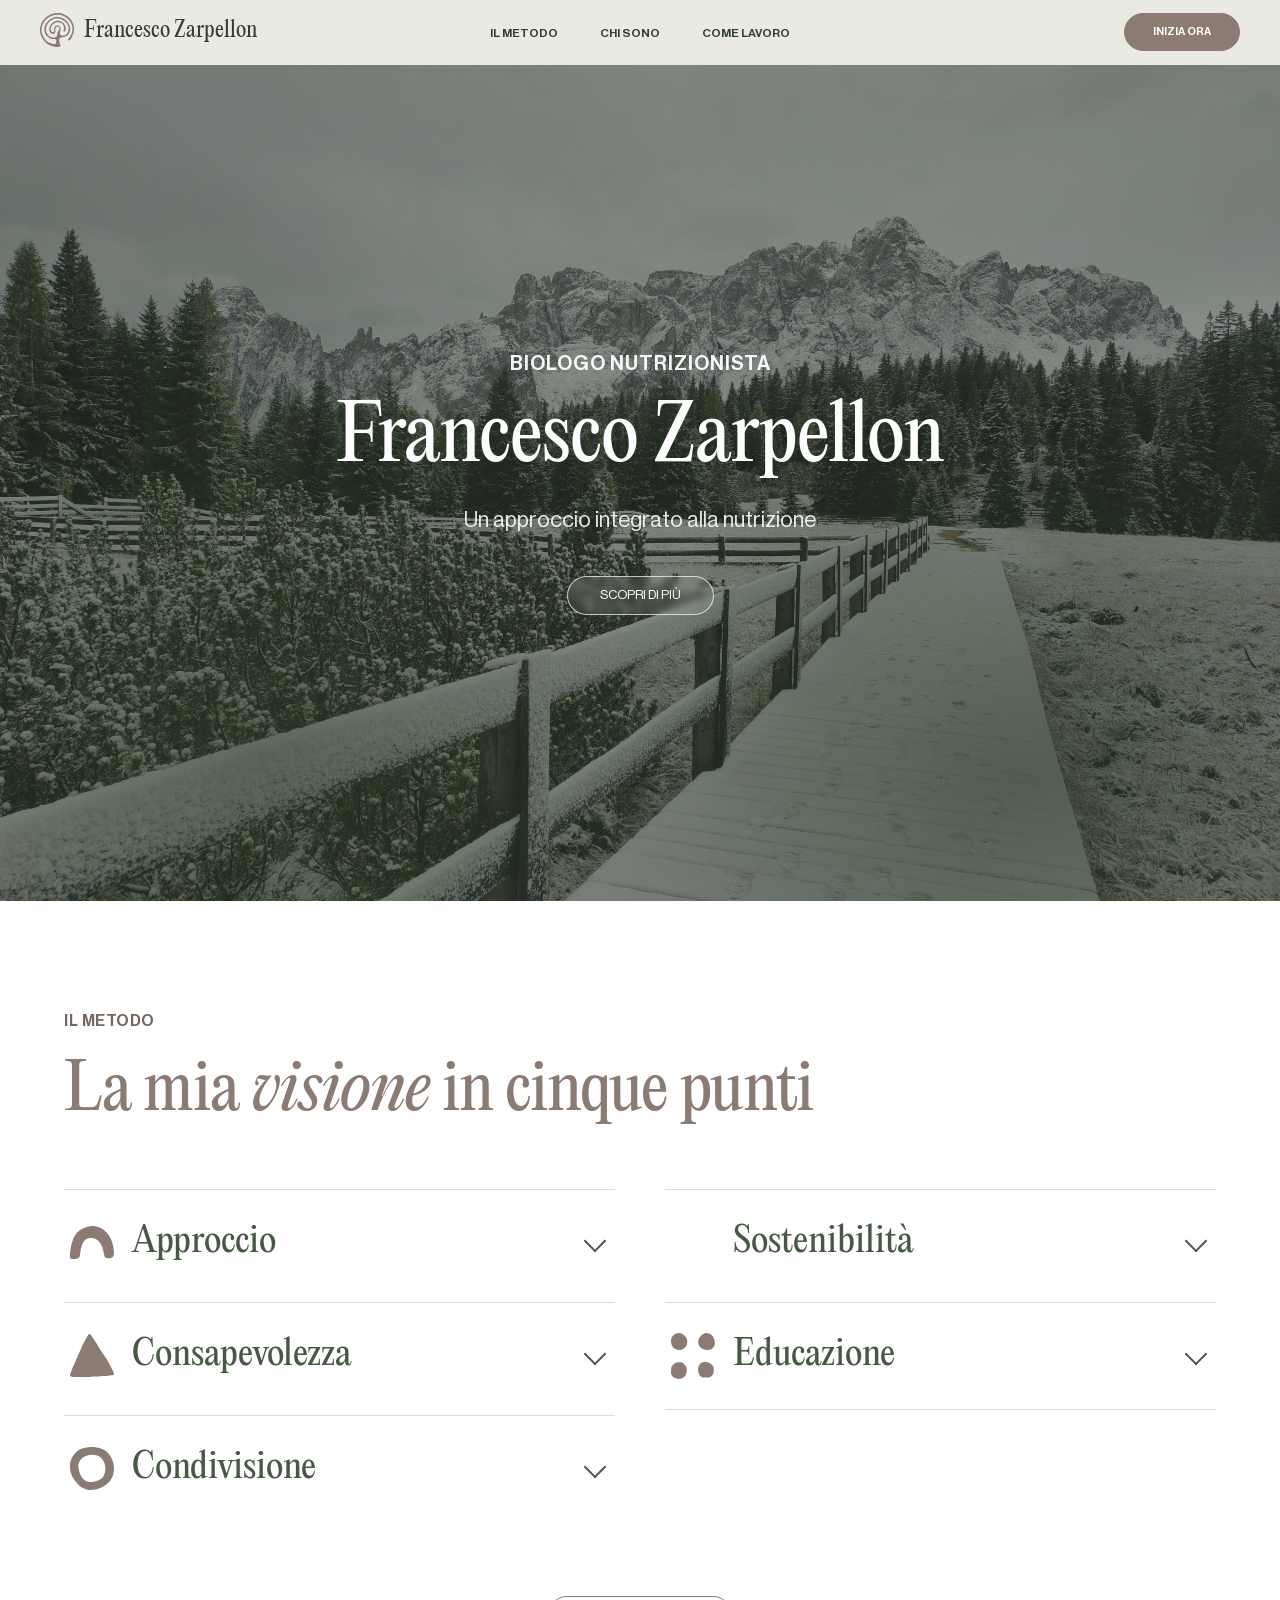
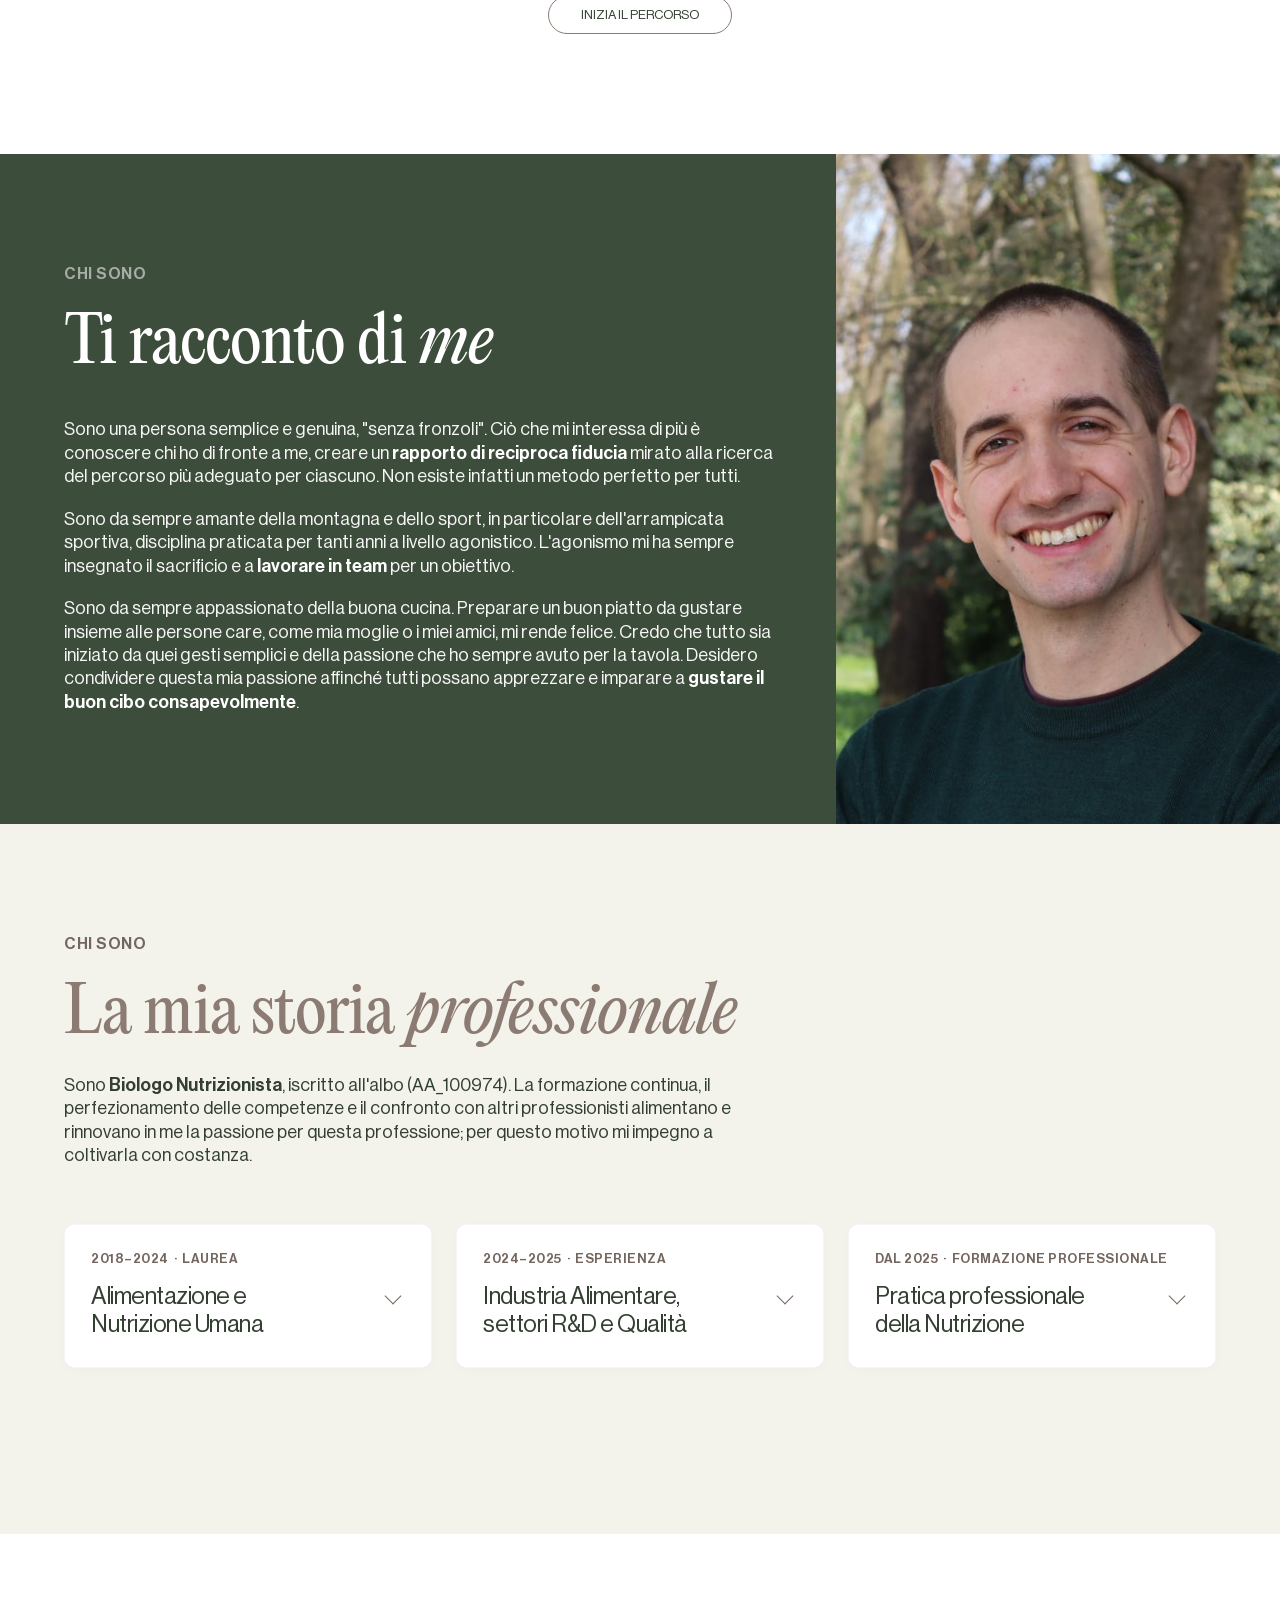
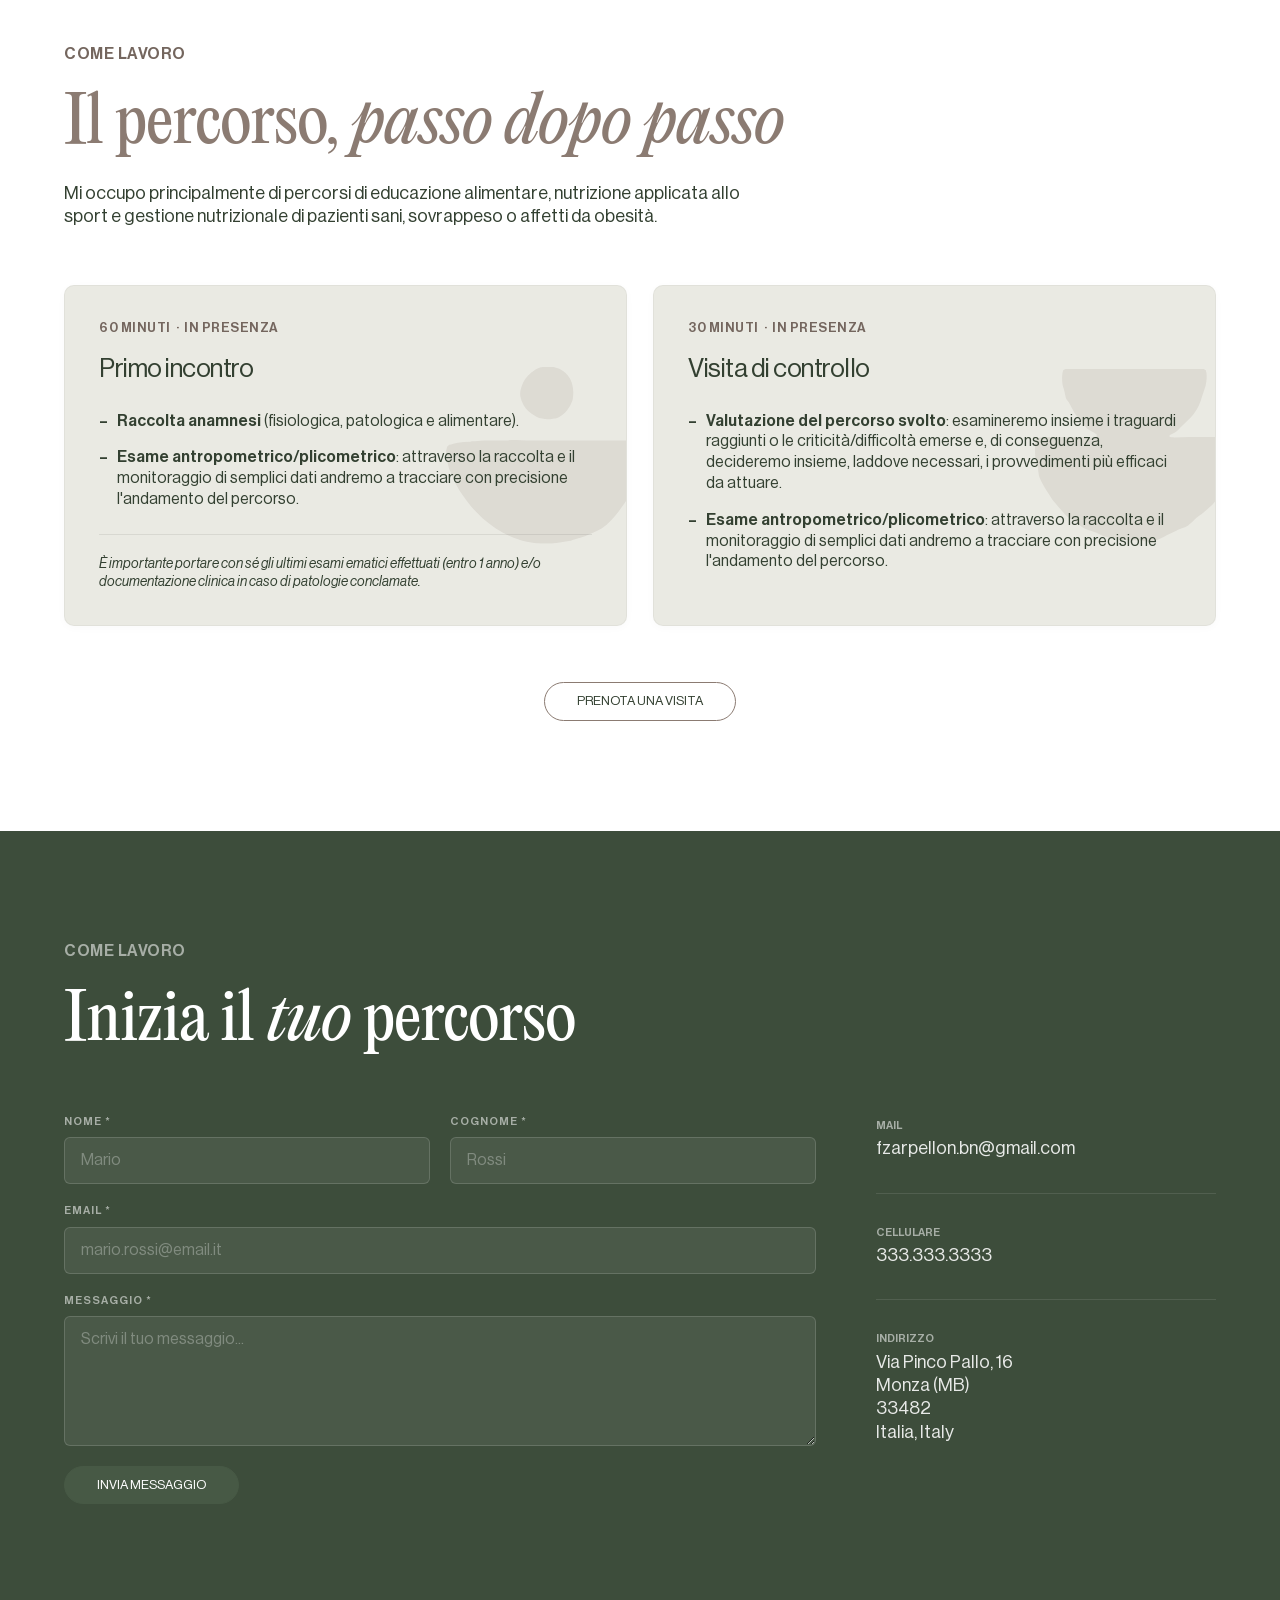
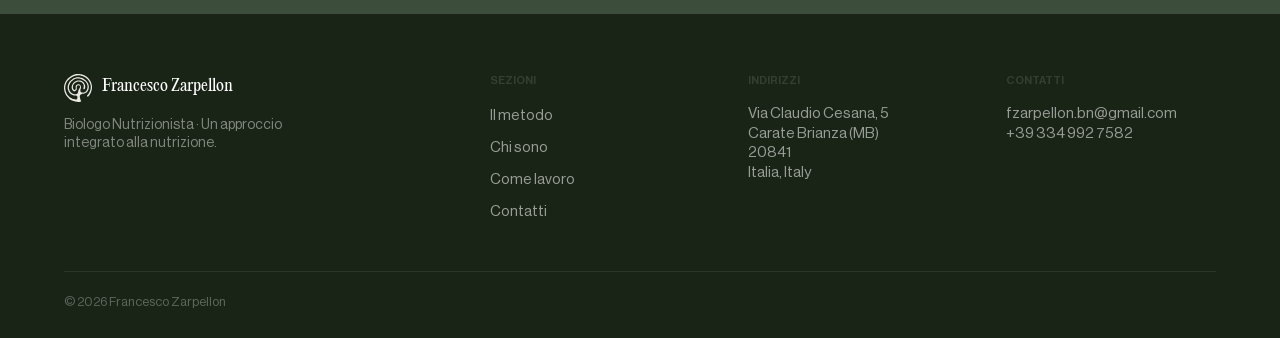
==== landing-page/index.html @ ad83e0d6 "Add files via upload" ====
<!DOCTYPE html>
<html lang="it">
<head>
  <meta charset="UTF-8" />
  <meta name="viewport" content="width=device-width, initial-scale=1.0" />
  <title>Francesco Zarpellon – Biologo Nutrizionista</title>
  <link rel="stylesheet" href="style.css" />
</head>
<body>

  <!-- NAVBAR -->
  <nav id="navbar">
    <div class="nav-inner">
      <a href="#hero" class="nav-logo" aria-label="Homepage">
      <img src="icons/logo_taupe.svg" alt="Logo Francesco Zarpellon" class="logo-img">

      <span>Francesco Zarpellon</span>
    </a>

      <ul class="nav-links" role="list">
        <li><a href="#il-metodo">Il Metodo</a></li>
        <li><a href="#chi-sono-me">Chi Sono</a></li>
        <li><a href="#come-lavoro-percorso">Come Lavoro</a></li>
      </ul>

      <a href="#contatti" class="nav-cta">Inizia Ora</a>

      <button class="hamburger" id="hamburger" aria-label="Menu" aria-expanded="false">
        <span></span><span></span><span></span>
      </button>
    </div>
  </nav>

  <!-- MOBILE MENU -->
  <div class="nav-mobile" id="nav-mobile" role="navigation" aria-label="Menu mobile">
    <a href="#il-metodo">Il Metodo</a>
    <a href="#chi-sono-me">Chi Sono</a>
    <a href="#come-lavoro-percorso">Come Lavoro</a>
    <a href="#contatti" class="btn btn-filled">Inizia Ora</a>
  </div>

  <!-- HERO -->
  <section id="hero">
    <div class="hero-content">
      <span class="hero-label">Biologo Nutrizionista</span>
      <h1 class="hero-title">Francesco Zarpellon</h1>
      <p class="hero-subtitle">
        Un approccio integrato alla nutrizione
      </p>
      <a href="#il-metodo" class="btn btn-outline-light">Scopri di più</a>
    </div>
  </section>

  <!-- IL METODO -->
  <section id="il-metodo">
    <div class="container">
      <div class="metodo-header fade-in">
        <span class="section-label">Il Metodo</span>
        <h2>La mia <em>visione</em> in cinque punti</h2>
      </div>

      <div class="metodo-list">

        <div class="metodo-item fade-in">
          <button type="button" class="metodo-toggle" aria-expanded="false">
            <span class="metodo-icon-wrap">
              <img src="icons/APPROCCIO.svg" alt="" class="metodo-icon" />
            </span>
            <span class="metodo-term">Approccio</span>
            <span class="chevron" aria-hidden="true"></span>
          </button>
          <div class="metodo-content">
            <p class="metodo-desc">
              Il mio approccio tende anzitutto alla conoscenza della persona nella sua interezza mediante un ascolto empatico. <strong>Ognuno di noi infatti è unico</strong>: le nostre abitudini alimentari sono frutto dell'interazione tra la nostra genetica e il contesto familiare, sociale e lavorativo in cui siamo inseriti. <strong>Un approccio olistico</strong>, dunque che considera la persona nella sua interezza, risulta, a mio parere, il più fruttuoso.
            </p>
          </div>
        </div>

        <div class="metodo-item fade-in">
          <button type="button" class="metodo-toggle" aria-expanded="false">
            <span class="metodo-icon-wrap">
              <img src="icons/CONSAPEVOLEZZA.svg" alt="" class="metodo-icon" />
            </span>
            <span class="metodo-term">Consapevolezza</span>
            <span class="chevron" aria-hidden="true"></span>
          </button>
          <div class="metodo-content">
            <p class="metodo-desc">
              È fondamentale acquisire piena consapevolezza della propria condizione, che non sempre appare immediatamente chiara o facilmente comprensibile. Riconoscere la tua <strong>reale necessità</strong> rappresenterà il primo passo indispensabile su cui costruire, assieme, un percorso personalizzato orientato al tuo benessere.
            </p>
          </div>
        </div>

        <div class="metodo-item fade-in">
          <button type="button" class="metodo-toggle" aria-expanded="false">
            <span class="metodo-icon-wrap">
              <img src="icons/CONDIVISIONE.svg" alt="" class="metodo-icon" />
            </span>
            <span class="metodo-term">Condivisione</span>
            <span class="chevron" aria-hidden="true"></span>
          </button>
          <div class="metodo-content">
            <p class="metodo-desc">
              Importante è condividere insieme i passi da intraprendere nel percorso al fine di raggiungere l'obiettivo, che non si misura ma si chiede pena o peso, ma sul raggiungimento di uno <strong>stato di equilibrio e di benessere generale</strong>. Si condivide insieme ogni singolo passo: soddisfazioni, critiche, insicurezze. Tale condivisione è fondamentale affinché il percorso possa essere un reale strumento di cambiamento.
            </p>
          </div>
        </div>

        <div class="metodo-item fade-in">
          <button type="button" class="metodo-toggle" aria-expanded="false">
            <span class="metodo-icon-wrap">
              <img src="icons/SOSTENIBILITÀ.svg" alt="" class="metodo-icon" />
            </span>
            <span class="metodo-term">Sostenibilità</span>
            <span class="chevron" aria-hidden="true"></span>
          </button>
          <div class="metodo-content">
            <p class="metodo-desc">
              Ogni persona ha la sua storia, la sua genetica, le sue attitudini e il suo contesto sociale. Per questa ragione ogni percorso di cambiamento, che inevitabilmente necessita di una certa dose di impegno, per poter essere <strong>durevole nel tempo</strong>, dev'essere "ad personam".
            </p>
          </div>
        </div>

        <div class="metodo-item fade-in">
          <button type="button" class="metodo-toggle" aria-expanded="false">
            <span class="metodo-icon-wrap">
              <img src="icons/EDUCAZIONE.svg" alt="" class="metodo-icon" />
            </span>
            <span class="metodo-term">Educazione</span>
            <span class="chevron" aria-hidden="true"></span>
          </button>
          <div class="metodo-content">
            <p class="metodo-desc">
              A mio avviso, l'aspetto più importante. L'obiettivo resta sempre quello di renderti <strong>autonomo e consapevole</strong> della tua alimentazione, di conferirti una conoscenza e una consapevolezza più ampia possibile degli alimenti. E permettermi di dire, anche di renderti contento di gustare del buon cibo a tavola coi tuoi cari, consapevole che non esistono cibi "buoni o cattivi", perché innanzi tutto <strong>mangiare è un piacere</strong>!
            </p>
          </div>
        </div>

      </div>

      <div class="metodo-cta fade-in">
        <a href="#contatti" class="btn btn-outline-dark">Inizia il percorso</a>
      </div>
    </div>
  </section>

  <!-- CHI SONO - TI RACCONTO DI ME -->
  <section id="chi-sono-me">
  <div class="container">
    <div class="chisono-grid">
      <div class="chisono-text fade-in">
        <span class="section-label section-label--light">Chi Sono</span>
        <h2 class="light">Ti racconto di <em>me</em></h2>
        <p>Sono una persona semplice e genuina, "senza fronzoli". Ciò che mi interessa di più è conoscere chi ho di fronte a me, creare un <strong>rapporto di reciproca fiducia</strong> mirato alla ricerca del percorso più adeguato per ciascuno. Non esiste infatti un metodo perfetto per tutti.</p>
        <p>Sono da sempre amante della montagna e dello sport, in particolare dell'arrampicata sportiva, disciplina praticata per tanti anni a livello agonistico. L'agonismo mi ha sempre insegnato il sacrificio e a <strong>lavorare in team</strong> per un obiettivo.</p>
        <p>Sono da sempre appassionato della buona cucina. Preparare un buon piatto da gustare insieme alle persone care, come mia moglie o i miei amici, mi rende felice. Credo che tutto sia iniziato da quei gesti semplici e della passione che ho sempre avuto per la tavola. Desidero condividere questa mia passione affinché tutti possano apprezzare e imparare a <strong>gustare il buon cibo consapevolmente</strong>.</p>
      </div>
      
      <div class="chisono-photo fade-in">
        <img src="images/profilo.jpeg" alt="Francesco Zarpellon">
      </div>
    </div>
  </div>
</section>


  <!-- CHI SONO - LA MIA STORIA PROFESSIONALE -->
  <section id="chi-sono-storia">
    <div class="container">
      <div class="storia-header fade-in">
        <span class="section-label">Chi Sono</span>
        <h2>La mia storia <em>professionale</em></h2>
      </div>
      <p class="storia-intro fade-in">
        Sono <strong>Biologo Nutrizionista</strong>, iscritto all'albo (AA_100974). La formazione continua, il perfezionamento delle competenze e il confronto con altri professionisti alimentano e rinnovano in me la passione per questa professione; per questo motivo mi impegno a coltivarla con costanza.
      </p>

      <div class="storia-cards">

        <div class="storia-card fade-in">
          <div class="card-period">2018–2024 &nbsp;·&nbsp; Laurea</div>
          <button type="button" class="card-toggle" aria-expanded="false">
            <span class="card-title">Alimentazione e<br>Nutrizione Umana</span>
            <span class="chevron" aria-hidden="true"></span>
          </button>
          <div class="card-content">
            <p class="card-body">Grazie al percorso universitario ho potuto approfondire la gestione e la cura di pazienti affetti da obesità severa, con un focus particolare sulla <strong>dieta chetogenica</strong> e sulla <strong>dieta mediterranea</strong>, maturando una solida base scientifica nel campo della nutrizione clinica.</p>
          </div>
        </div>

        <div class="storia-card fade-in">
          <div class="card-period">2024–2025 &nbsp;·&nbsp; Esperienza</div>
          <button type="button" class="card-toggle" aria-expanded="false">
            <span class="card-title">Industria Alimentare,<br>settori R&amp;D e Qualità</span>
            <span class="chevron" aria-hidden="true"></span>
          </button>
          <div class="card-content">
            <p class="card-body">Questa esperienza mi ha permesso di sviluppare <strong>competenze trasversali</strong> e <strong>soft skills</strong>, ma anche di realizzare quanto la <em>Nutrizione</em>, oggetto dei miei anni di studio, abbia suscitato in me un fascino che nessun'altra professione ha mai eguagliato.</p>
          </div>
        </div>

        <div class="storia-card fade-in">
          <div class="card-period">Dal 2025 &nbsp;·&nbsp; Formazione professionale</div>
          <button type="button" class="card-toggle" aria-expanded="false">
            <span class="card-title">Pratica professionale<br>della Nutrizione</span>
            <span class="chevron" aria-hidden="true"></span>
          </button>
          <div class="card-content">
            <p class="card-body">Per consolidare le mie conoscenze ho intrapreso uno stage formativo presso il <strong>centro medico <em>PerLa Cura</em></strong> (Brugherio) e, parallelamente, ho frequentato il <strong>33° corso della Scuola di Nutrizione Salernitana</strong>.</p>
          </div>
        </div>

      </div>

    </div>
  </section>


  <!-- COME LAVORO - IL PERCORSO -->
  <section id="come-lavoro-percorso">
    <div class="container">
      <div class="percorso-header fade-in">
        <span class="section-label">Come Lavoro</span>
        <h2>Il percorso, <em>passo dopo passo</em></h2>
      </div>
      <p class="percorso-intro fade-in">
        Mi occupo principalmente di percorsi di educazione alimentare, nutrizione applicata allo sport e gestione nutrizionale di pazienti sani, sovrappeso o affetti da obesità.
      </p>

      <div class="percorso-cards">

        <div class="percorso-card fade-in">
          <img src="icons/PRIMO INCONTRO.svg" alt="" class="percorso-shape" aria-hidden="true" />
          <div class="percorso-card-label">60 Minuti &nbsp;·&nbsp; In presenza</div>
          <h3>Primo incontro</h3>
          <ul>
            <li><strong>Raccolta anamnesi</strong> (fisiologica, patologica e alimentare).</li>
            <li><strong>Esame antropometrico/plicometrico</strong>: attraverso la raccolta e il monitoraggio di semplici dati andremo a tracciare con precisione l'andamento del percorso.</li>
          </ul>
          <p class="card-note">
            È importante portare con sé gli ultimi esami ematici effettuati (entro 1 anno) e/o documentazione clinica in caso di patologie conclamate.
          </p>
        </div>

        <div class="percorso-card fade-in">
          <img src="icons/VISITA DI CONTROLLO.svg" alt="" class="percorso-shape" aria-hidden="true" />
          <div class="percorso-card-label">30 Minuti &nbsp;·&nbsp; In presenza</div>
          <h3>Visita di controllo</h3>
          <ul>
            <li><strong>Valutazione del percorso svolto</strong>: esamineremo insieme i traguardi raggiunti o le criticità/difficoltà emerse e, di conseguenza, decideremo insieme, laddove necessari, i provvedimenti più efficaci da attuare.</li>
            <li><strong>Esame antropometrico/plicometrico</strong>: attraverso la raccolta e il monitoraggio di semplici dati andremo a tracciare con precisione l'andamento del percorso.</li>
          </ul>
        </div>

      </div>

      <div class="percorso-cta fade-in">
        <a href="#contatti" class="btn btn-outline-dark">Prenota una visita</a>
      </div>
    </div>
  </section>


  <!-- COME LAVORO - INIZIA IL TUO PERCORSO -->
  <section id="contatti">
    <div class="container">
      <div class="contatti-header fade-in">
        <span class="section-label section-label--light">Come Lavoro</span>
        <h2 class="light">Inizia il <em>tuo</em> percorso</h2>
      </div>

      <div class="contatti-grid">

        <!-- Form -->
        <div class="fade-in">
          <form id="contact-form" novalidate>
            <div class="form-row">
              <div class="form-group">
                <label for="nome">Nome *</label>
                <input type="text" id="nome" name="nome" placeholder="Mario" required />
              </div>
              <div class="form-group">
                <label for="cognome">Cognome *</label>
                <input type="text" id="cognome" name="cognome" placeholder="Rossi" required />
              </div>
            </div>
            <div class="form-group">
              <label for="email">Email *</label>
              <input type="email" id="email" name="email" placeholder="mario.rossi@email.it" required />
            </div>
            <div class="form-group">
              <label for="messaggio">Messaggio *</label>
              <textarea id="messaggio" name="messaggio" placeholder="Scrivi il tuo messaggio..." required></textarea>
            </div>
            <button type="submit" class="btn btn-green-light">Invia messaggio</button>
            <div class="form-feedback" id="form-feedback" role="alert" aria-live="polite"></div>
          </form>
        </div>

        <!-- Contact info -->
        <div class="contatti-info fade-in">
          <div class="contact-item">
            <span class="contact-label">Mail</span>
            <a href="mailto:fzarpellon.bn@gmail.com" class="contact-value">fzarpellon.bn@gmail.com</a>
          </div>
          <div class="contact-item">
            <span class="contact-label">Cellulare</span>
            <a href="tel:+39333333333" class="contact-value">333.333.3333</a>
          </div>
          <div class="contact-item">
            <span class="contact-label">Indirizzo</span>
            <span class="contact-value">
              Via Pinco Pallo, 16<br>
              Monza (MB)<br>
              33482<br>
              Italia, Italy
            </span>
          </div>
        </div>

      </div>
    </div>
  </section>


  <!-- FOOTER -->
  <footer>
    <div class="container">
      <div class="footer-grid">

        <div class="footer-brand">
          <div class="footer-logo">
            <img src="icons/logo_cream.svg" alt="Logo Francesco Zarpellon" class="logo-img-footer">
            <span>Francesco Zarpellon</span>
          </div>
          <p class="footer-tagline">Biologo Nutrizionista · Un approccio integrato alla nutrizione.</p>
        </div>

        <div class="footer-col">
          <h4>Sezioni</h4>
          <ul>
            <li><a href="#il-metodo">Il metodo</a></li>
            <li><a href="#chi-sono-me">Chi sono</a></li>
            <li><a href="#come-lavoro-percorso">Come lavoro</a></li>
            <li><a href="#contatti">Contatti</a></li>
          </ul>
        </div>

        <div class="footer-col">
          <h4>Indirizzi</h4>
          <p>Via Claudio Cesana, 5<br>Carate Brianza (MB)<br>20841<br>Italia, Italy</p>
        </div>

        <div class="footer-col">
          <h4>Contatti</h4>
          <p>
            <a href="mailto:fzarpellon.bn@gmail.com">fzarpellon.bn@gmail.com</a><br>
            +39 334 992 7582
          </p>
        </div>

      </div>

      <div class="footer-bottom">
        <p>&copy; 2026 Francesco Zarpellon</p>
      </div>
    </div>
  </footer>

  <script src="script.js"></script>
</body>
</html>
---- landing-page/style.css ----
/* RESET E VARIABILI */
*, *::before, *::after { box-sizing: border-box; margin: 0; padding: 0; }

/* FONT */

/* PP Editorial New */
@font-face {
  font-family: 'PP Editorial New';
  src: url('fonts/PPEditorial New Regular.woff2') format('woff2');
  font-weight: 400;
  font-style: normal;
  font-display: swap;
}
@font-face {
  font-family: 'PP Editorial New';
  src: url('fonts/PPEditorial New Italic.woff2') format('woff2');
  font-weight: 400;
  font-style: italic;
  font-display: swap;
}

/* Haas Grot Disp */
@font-face {
  font-family: 'Haas Grot';
  src: url('fonts/Haas Grot Disp 45 Light.woff2') format('woff2');
  font-weight: 300;
  font-style: normal;
  font-display: swap;
}
@font-face {
  font-family: 'Haas Grot';
  src: url('fonts/Haas Grot Disp 46 Light Italic.woff2') format('woff2');
  font-weight: 300;
  font-style: italic;
  font-display: swap;
}
@font-face {
  font-family: 'Haas Grot';
  src: url('fonts/Haas Grot Disp 55 Roman.woff2') format('woff2');
  font-weight: 400;
  font-style: normal;
  font-display: swap;
}
@font-face {
  font-family: 'Haas Grot';
  src: url('fonts/Haas Grot Disp 56 Italic.woff2') format('woff2');
  font-weight: 400;
  font-style: italic;
  font-display: swap;
}
@font-face {
  font-family: 'Haas Grot';
  src: url('fonts/Haas Grot Disp 65 Medium.woff2') format('woff2');
  font-weight: 500;
  font-style: normal;
  font-display: swap;
}
@font-face {
  font-family: 'Haas Grot';
  src: url('fonts/Haas Grot Disp 66 Medium Italic.woff2') format('woff2');
  font-weight: 500;
  font-style: italic;
  font-display: swap;
}

/* BLOCCO VARIABILI */
:root {
  /* Colori */
  --cream:       #EAEAE3;
  --cream-light: #F3F3EC;
  --cream-dark:  #DDDDD4;
  --taupe:       #8B7B72;
  --taupe-dark:  #74665E;
  --green:       #3D4D3B;
  --green-dark:  #334031;
  --green-light: #475945;

  /* Derivati */
  --white: #ffffff;
  --text: var(--green-dark);
  --text-muted: var(--taupe);
  --text-light: var(--taupe-dark);
  --border: var(--cream-dark);
  --radius: 6px;
  --radius-pill: 999px;
  --transition: 0.28s ease;
  
  /* FONT AGGIORNATI LOCALI */
  --serif: 'PP Editorial New', Georgia, serif;
  --sans: 'Haas Grot', Helvetica, Arial, sans-serif;
}

html { scroll-behavior: smooth; } /* La pagina scrolla dolcemente invece di saltare di scatto */

body {
  font-family: var(--sans);
  font-weight: 400; 
  color: var(--text);
  background: var(--cream);
  line-height: 1.3;
  font-size: 17px; 
  -webkit-font-smoothing: antialiased; /* Rende i font più puliti su Mac/iPhone */
}

strong, b {
  font-weight: 500; /* Richiama il Haas Grot 65 Medium */
}

img { display: block; max-width: 100%; }
a   { color: inherit; text-decoration: none; }
ul  { list-style: none; }
button { font-family: inherit; }

/* ETICHETTA SEZIONE */
.section-label {
  display: block;
  font-size: 16px; 
  font-weight: 500;
  letter-spacing: 0.5px; /* Kerning diminuito da 1.5px */
  text-transform: uppercase;
  color: var(--text-light);
  margin-bottom: 18px;
}
.section-label--light { color: rgba(255,255,255,0.55); }

h2 {
  font-family: var(--serif);
  font-size: clamp(2.8rem, 5vw, 4.5rem); /* Dimensione fluida e responsive */
  font-weight: 400;
  line-height: 1.3;
  color: var(--taupe);
  letter-spacing: -1px;
}
h2 em { font-style: italic; font-weight: 400; }
h2.light, h2.light em { color: var(--white); } /* cambia il colore in bianco (per le sezioni scure) */

h3 {
  font-family: var(--serif);
  font-size: 1.8rem;
  font-weight: 400;
}

p { margin-bottom: 1rem; }
p:last-child { margin-bottom: 0; }

/* BUTTONS */
.btn {
  display: inline-block;
  padding: 10px 32px; 
  font-family: var(--sans);
  font-size: 13px; 
  font-weight: 400; 
  letter-spacing: 0; 
  text-transform: uppercase;
  cursor: pointer;
  border-radius: var(--radius-pill);
  transition: background var(--transition), color var(--transition),
              border-color var(--transition), transform var(--transition),
              box-shadow var(--transition);
  border: 1px solid transparent;
  white-space: nowrap;
}

.btn-outline-light {
  background: rgba(255,255,255,0.08);
  color: var(--white);
  border-color: rgba(255,255,255,0.7);
  backdrop-filter: blur(3px);
}
.btn-outline-light:hover {
  background: var(--white);
  color: var(--green-dark);
  transform: translateY(-2px);
  box-shadow: 0 8px 22px rgba(0,0,0,0.3);
}

.btn-outline-dark {
  background: transparent;
  color: var(--text);
  border-color: var(--taupe);
}
.btn-outline-dark:hover {
  background: var(--taupe);
  color: var(--white);
  transform: translateY(-2px);
  box-shadow: 0 6px 18px rgba(138,115,85,0.3);
}

.btn-filled {
  background: var(--taupe);
  color: var(--white);
  border-color: var(--taupe);
}
.btn-filled:hover {
  background: var(--taupe-dark);
  border-color: var(--taupe-dark);
  transform: translateY(-2px);
  box-shadow: 0 6px 18px rgba(138,115,85,0.35);
}

.btn-green-light {
  background: var(--green-light);
  color: var(--white);
  border-color: var(--green-light);
}
.btn-green-light:hover {
  background: var(--dark-green);
  border-color: var(--dark-green);
  transform: translateY(-2px);
  box-shadow: 0 6px 18px rgba(37,51,38,0.4);
}

/* LAYOUT */
.container {
  max-width: 1200px; /* Aumentato da 1000px per restringere i margini laterali */
  margin: 0 auto;
  padding: 0 24px; /* Diminuito da 32px per avere meno margine anche su schermi più piccoli */
}

section { overflow: hidden; }
.center-x { text-align: center; }

/* FADE ANIMATION */
.fade-in {
  opacity: 0;
  transform: translateY(28px);
  transition: opacity 0.7s ease, transform 0.7s ease;
}
.fade-in.visible {
  opacity: 1;
  transform: translateY(0);
}

/* NAVBAR – on cream background */
#navbar {
  position: sticky;
  top: 0;
  z-index: 1000;
  background: var(--cream);
  transition: background var(--transition), box-shadow var(--transition);
  padding: 0 32px;
  border-bottom: 1px solid transparent;
}
#navbar.scrolled {
  background: rgba(234, 234, 227, 0.75); 

  backdrop-filter: blur(16px);
  -webkit-backdrop-filter: blur(16px); /* Fondamentale per farlo funzionare su Safari/iPhone */
  box-shadow: 0 4px 24px rgba(0, 0, 0, 0.06);
  
}

.nav-inner {
  max-width: 1200px; /* Deve essere identico al max-width di .container */
  margin: 0 auto;
  height: 64px;
  display: flex;
  align-items: center;
  justify-content: space-between;
  position: relative;
}

/* Ricordati di aggiornare anche il menu mobile, altrimenti si crea uno stacco */
.nav-mobile {
  display: none;
  position: fixed;
  top: 64px; 
  left: 0; right: 0;
  background: var(--cream);
  padding: 28px 32px 36px;
  flex-direction: column;
  gap: 20px;
  z-index: 999;
  box-shadow: 0 6px 18px rgba(0,0,0,0.08);
}

/* Logo */
.nav-logo {
  display: flex;
  align-items: center;
  gap: 10px;
  color: var(--text);
  transition: opacity var(--transition);
}
.nav-logo:hover { opacity: 0.75; }

.nav-logo .logo-img {
  height: 34px;
  width: auto;
  flex-shrink: 0;
  transform: translateY(-2px); 
}

.nav-logo span {
  font-family: var(--serif); 
  font-size: 1.3rem; 
  font-weight: 400; 
  letter-spacing: 0; 
  color: var(--text);
}

/* Nav links */
.nav-links {
  display: flex;
  align-items: center;
  gap: 42px;
  position: absolute; 
  left: 50%;          
  transform: translateX(-50%); 
}

.nav-links a {
  font-size: 12px;
  font-weight: 500;
  letter-spacing: 0; /* Kerning zero nella navbar */
  text-transform: uppercase;
  color: var(--text);
  position: relative;
  padding-bottom: 4px;
  transition: color var(--transition);
}
.nav-links a::after {
  content: '';
  position: absolute;
  bottom: 0; left: 0;
  width: 0; height: 1.5px;
  background: var(--green-light);
  transition: width var(--transition);
}
.nav-links a:hover,
.nav-links a.active { color: var(--green-light); }
.nav-links a:hover::after,
.nav-links a.active::after { width: 100%; }

/* Nav CTA */
.nav-cta {
  font-size: 11px;
  font-weight: 500;
  letter-spacing: 0; 
  text-transform: uppercase;
  color: var(--white);
  background: var(--taupe);
  padding: 11px 28px;
  border-radius: var(--radius-pill);
  border: 1px solid var(--taupe);
  transition: background var(--transition), transform var(--transition),
              box-shadow var(--transition);
}
.nav-cta:hover {
  background: var(--taupe-dark);
  border-color: var(--taupe-dark);
  transform: translateY(-1px);
  box-shadow: 0 4px 14px rgba(138,115,85,0.35);
}

/* Hamburger */
.hamburger {
  display: none;
  flex-direction: column;
  justify-content: center;
  gap: 5px;
  width: 30px; height: 30px;
  background: none;
  border: none;
  cursor: pointer;
  padding: 0;
}
.hamburger span {
  display: block;
  width: 100%; height: 2px;
  background: var(--text);
  border-radius: 2px;
  transition: transform var(--transition), opacity var(--transition);
}
.hamburger.open span:nth-child(1) { transform: translateY(7px) rotate(45deg); }
.hamburger.open span:nth-child(2) { opacity: 0; }
.hamburger.open span:nth-child(3) { transform: translateY(-7px) rotate(-45deg); }

/* Mobile menu */
.nav-mobile {
  display: none;
  position: fixed;
  top: 64px; left: 0; right: 0;
  background: var(--cream);
  padding: 28px 32px 36px;
  flex-direction: column;
  gap: 20px;
  z-index: 999;
  box-shadow: 0 6px 18px rgba(0,0,0,0.08);
}
.nav-mobile.open { display: flex; }
.nav-mobile a {
  font-size: 13px;
  font-weight: 500;
  letter-spacing: 0; 
  text-transform: uppercase;
  color: var(--text);
  padding: 10px 0;
  border-bottom: 1px solid rgba(0,0,0,0.08);
  transition: color var(--transition);
}
.nav-mobile a:hover { color: var(--green-light); }
.nav-mobile .btn { align-self: flex-start; margin-top: 8px;  padding: 12px 28px;}

/* HERO */
#hero {
  position: relative;
  min-height: calc(100vh - 64px);
  display: flex;
  align-items: center;
  justify-content: center;
  text-align: center;
  background-image: url('images/sfondo.jpg');
  background-size: cover;
  background-position: center;
  overflow: hidden;
}
#hero::before {
  content: '';
  position: absolute;
  inset: 0;
  background:
    radial-gradient(ellipse 80% 50% at 50% 20%, rgba(255,255,255,0.12) 0%, transparent 60%),
    radial-gradient(ellipse 50% 70% at 20% 80%, rgba(40,60,30,0.4) 0%, transparent 70%),
    radial-gradient(ellipse 50% 60% at 80% 85%, rgba(30,45,20,0.5) 0%, transparent 70%);
  z-index: 1;
}
#hero::after {
  content: '';
  position: absolute;
  inset: 0;
  background: rgba(51, 64, 49, 0.5); 
  z-index: 1;
}

.hero-content {
  position: relative;
  z-index: 2;
  padding: 0 24px;
  max-width: 1200px; /* Deve essere identico al max-width di .container */
}

.hero-label {
  display: block;
  font-size: 20px; 
  font-weight: 500;
  letter-spacing: 1px;
  text-transform: uppercase;
  color: var(--white);
  margin-bottom: 22px;
  opacity: 0.95;
}

.hero-title {
  font-family: var(--serif);
  font-size: clamp(3.5rem, 6vw, 6rem);
  font-weight: 400;
  color: var(--white);
  line-height: 1.05;
  margin-bottom: 26px;
  letter-spacing: -1px;
  white-space: nowrap; 
}
.hero-subtitle {
  max-width: 680px; /* Allargato da 520px per dare respiro al testo più grande */
  margin: 0 auto 42px;
  font-size: 22px; /* Ingrandito da 16px */
  font-weight: 400;
  line-height: 1.3; /* Ridotto leggermente (era 1.75) per bilanciare la nuova grandezza */
  color: rgba(255,255,255,0.88);
}

/*IL METODO */
#il-metodo {
  background: var(--white);
  padding: 110px 0 120px;
}
.metodo-header {
  margin-bottom: 56px;
}

.metodo-list {
  display: block; /* Rimuove la griglia */
  column-count: 2; /* Crea due colonne verticali e indipendenti */
  column-gap: 50px;
}

.metodo-item {
  display: inline-block; /* Previene che un blocco si spezzi a metà tra le due colonne */
  width: 100%;
  border-top: 1px solid var(--border);
  transition: border-color var(--transition);
}

.metodo-item:last-child {
  width: 100%;
  margin: 0;
  border-bottom: 1px solid var(--border);
}

.metodo-item:hover { border-top-color: var(--green-light-light); }

.metodo-toggle {
  width: 100%;
  display: grid;
  grid-template-columns: 44px 1fr auto;
  align-items: center;
  gap: 18px;
  padding: 30px 6px;
  background: none;
  border: none;
  cursor: pointer;
  text-align: left;
  color: var(--green-light);
  transition: color var(--transition);
}
.metodo-toggle:hover { color: var(--dark-green); }

.metodo-icon-wrap {
  width: 44px;
  height: 44px;
  display: flex;
  align-items: center;
  justify-content: center;
  flex-shrink: 0;
  background: transparent;
  border-radius: 4px;
}
.metodo-icon .metodo-icon {
  max-width: 100%;
  max-height: 100%;
  object-fit: contain;
}
.metodo-item:hover .metodo-icon { transform: scale(1.05); }

.metodo-term {
  font-family: var(--serif);
  font-size: 2.2rem; 
  font-weight: 400;
  line-height: 1.3;
  color: inherit;
}

.chevron {
  flex-shrink: 0;
  width: 16px; height: 16px;
  border-right: 2px solid currentColor;
  border-bottom: 2px solid currentColor;
  transform: rotate(45deg);
  transition: transform 0.35s ease;
  margin-right: 6px;
  margin-top: -4px;
}
.metodo-item.open .chevron,
.storia-card.open .chevron {
  transform: rotate(-135deg);
  margin-top: 4px;
}

.metodo-content {
  max-height: 0;
  overflow: hidden;
  transition: max-height 0.45s ease, padding 0.3s ease, opacity 0.3s ease;
  opacity: 0;
}
.metodo-item.open .metodo-content {
  max-height: 800px;
  padding-bottom: 30px;
  opacity: 1;
}

.metodo-desc {
  font-size: 16px; 
  line-height: 1.3;
  color: var(--text); /* Green Dark su chiaro */
  padding: 0 6px 0 68px; 
}
.metodo-desc strong { color: var(--text); font-weight: 500; }

.metodo-cta {
  margin-top: 68px;
  text-align: center;
}

/* CHI SONO – Ti racconto di me */
#chi-sono-me {
  background: var(--green);
  padding: 110px 0;
}
.chisono-grid {
  display: grid;
  grid-template-columns: 1.2fr 380px; /* Foto ristretta da 440px a 380px */
  gap: 60px; /* Distanza ridotta da 80px a 60px */
  align-items: center;
}

.chisono-text h2 { margin-bottom: 32px; color: var(--white); }
.chisono-text h2 em { color: var(--white); }
.chisono-text .section-label { color: rgba(255,255,255,0.55); }
.chisono-text p {
  font-size: 18px; /* Grande per massima leggibilità editoriale */
  line-height: 1.3;
  color: rgba(255,255,255,0.95); /* Bianco su scuro */
  margin-bottom: 1.2rem;
}
.chisono-text p:last-child { margin-bottom: 0; }
.chisono-text p strong { color: var(--white); font-weight: 500; }

.chisono-photo {
  position: relative;
}
.chisono-photo img,
.photo-placeholder {
  width: 100%;
  aspect-ratio: 4/5;
  object-fit: cover;
  border-radius: 4px;
  display: block;
}
.photo-placeholder {
  background: linear-gradient(145deg, #4a5c38, #2a3f22);
  display: flex;
  align-items: center;
  justify-content: center;
}
.photo-placeholder span {
  font-size: 13px;
  color: rgba(255,255,255,0.4);
  letter-spacing: 1px;
}

/* CHI SONO – La mia storia professionale (accordion cards) */
#chi-sono-storia {
  background: var(--cream-light);
  padding: 110px 0;
}

.full-width-section-hack {
  width: 100vw; /* Larghezza pari al 100% della finestra del browser */
  position: relative;
  left: 50%;
  right: 50%;
  margin-left: -50vw; /* Sposta a sinistra di metà della larghezza del browser */
  margin-right: -50vw; /* Sposta a destra di metà della larghezza del browser */
  
  /* Se il tuo container ha già un padding verticale, puoi toglierlo da qui.
     Se no, usa un padding interno per dare aria ai contenuti */
  padding-top: 60px; 
  padding-bottom: 60px;
}

.storia-header { margin-bottom: 18px; }
.storia-intro {
  max-width: 700px; 
  font-size: 18px; 
  color: var(--text); 
  line-height: 1.3;
  margin-bottom: 56px;
}
.storia-intro strong { color: var(--text); font-weight: 500; }

.storia-cards {
  display: grid;
  grid-template-columns: repeat(3, 1fr);
  gap: 24px;
  margin-bottom: 56px;
  align-items: start;
}
.storia-card {
  background: var(--white);
  border-radius: 10px;
  padding: 26px 26px 8px;
  border: 1px solid rgba(0,0,0,0.04);
  box-shadow: 0 2px 10px rgba(0,0,0,0.025);
  transition: transform var(--transition), box-shadow var(--transition);
}
.storia-card:hover {
  transform: translateY(-3px);
  box-shadow: 0 10px 28px rgba(42,53,32,0.09);
}

.card-period {
  font-size: 13px; 
  font-weight: 500;
  letter-spacing: 0.5px; 
  text-transform: uppercase;
  color: var(--text-light);
  margin-bottom: 14px;
}

.card-toggle {
  width: 100%;
  display: flex;
  align-items: flex-start;
  justify-content: space-between;
  gap: 14px;
  padding: 0 0 20px;
  background: none;
  border: none;
  cursor: pointer;
  text-align: left;
  color: var(--text);
  transition: color var(--transition);
}
.card-toggle:hover { color: var(--green-light); }
.card-toggle .card-title {
  font-family: var(--sans); 
  font-size: 24px; 
  font-weight: 400; 
  line-height: 1.2;
  color: inherit;
  letter-spacing: -0.5px; 
}
.card-toggle .chevron {
  width: 12px; height: 12px;
  margin-top: 8px;
  border-width: 1.8px;
  color: var(--text-light);
}

.card-content {
  max-height: 0;
  overflow: hidden;
  transition: max-height 0.45s ease, padding 0.3s ease, opacity 0.3s ease;
  opacity: 0;
}
.storia-card.open .card-content {
  max-height: 600px;
  padding-bottom: 22px;
  opacity: 1;
}
.card-body {
  font-size: 15px; 
  color: var(--text); /* Green Dark su chiaro */
  line-height: 1.3;
}
.card-body strong { color: var(--text); font-weight: 500; }
.card-body em { color: var(--green-light); font-style: italic; }

.storia-cta { text-align: center; }

/* COME LAVORO – Il percorso */
#come-lavoro-percorso {
  background: var(--white);
  padding: 110px 0;
}
.percorso-header { margin-bottom: 16px; }
.percorso-intro {
  max-width: 700px; 
  font-size: 18px; 
  color: var(--text); 
  line-height: 1.3;
  margin-bottom: 56px;
}

.percorso-cards {
  display: grid;
  grid-template-columns: 1fr 1fr;
  gap: 26px;
  margin-bottom: 56px;
}
.percorso-card {
  position: relative;
  background: var(--cream);
  border: 1px solid rgba(0,0,0,0.04);
  border-radius: 10px;
  padding: 34px 34px;
  box-shadow: 0 2px 10px rgba(0,0,0,0.025);
  overflow: hidden;
  transition: transform var(--transition), box-shadow var(--transition);
}
.percorso-card:hover {
  transform: translateY(-3px);
  box-shadow: 0 10px 28px rgba(42,53,32,0.09);
}

.percorso-shape {
  position: absolute;
  top: 50%;
  right: -20px;
  transform: translateY(-50%);
  width: 200px;
  height: auto;
  opacity: 0.55;
  pointer-events: none;
  z-index: 0;
}
.percorso-card > *:not(.percorso-shape) { position: relative; z-index: 1; }
.percorso-card-label {
  font-size: 13px; 
  font-weight: 500;
  letter-spacing: 0.5px; 
  text-transform: uppercase;
  color: var(--text-light);
  margin-bottom: 16px;
}
.percorso-card h3 { 
  font-family: var(--sans); 
  color: var(--text); 
  margin-bottom: 24px;
  font-size: 26px; 
  font-weight: 400;
  letter-spacing: -0.5px;
}
.percorso-card ul {
  list-style: none;
  display: flex;
  flex-direction: column;
  gap: 16px;
}
.percorso-card ul li {
  position: relative;
  padding-left: 18px;
  font-size: 16px; 
  color: var(--text); 
  line-height: 1.3;
}
.percorso-card ul li::before {
  content: '–';
  position: absolute;
  left: 0;
  color: var(--green-light-light);
  font-weight: 500;
}
.percorso-card .card-note {
  margin-top: 24px;
  padding-top: 20px;
  border-top: 1px solid rgba(0,0,0,0.08);
  font-size: 14px; 
  color: var(--text); 
  font-style: italic;
  line-height: 1.3;
}

.percorso-cta { text-align: center; }

/* COME LAVORO – Inizia il tuo percorso  */
#contatti {
  background: var(--green);
  padding: 110px 0;
}
.contatti-header { margin-bottom: 52px; }

.contatti-grid {
  display: grid;
  grid-template-columns: 1fr 340px;
  gap: 60px;
  align-items: start;
}

/* Form */
.form-row {
  display: grid;
  grid-template-columns: 1fr 1fr;
  gap: 20px;
}
.form-group {
  display: flex;
  flex-direction: column;
  gap: 8px;
  margin-bottom: 20px;
}

.form-group label {
  font-size: 11px;
  font-weight: 500;
  letter-spacing: 1px;
  text-transform: uppercase;
  color: rgba(255,255,255,0.55);
}
.form-group input,
.form-group textarea {
  background: rgba(255,255,255,0.07);
  border: 1px solid rgba(255,255,255,0.15);
  border-radius: var(--radius);
  padding: 13px 16px;
  font-family: var(--sans);
  font-size: 16px; 
  color: var(--white);
  outline: none;
  transition: border-color var(--transition), background var(--transition);
}
.form-group input::placeholder,
.form-group textarea::placeholder { color: rgba(255,255,255,0.3); }
.form-group input:focus,
.form-group textarea:focus {
  border-color: var(--green-light-light);
  background: rgba(255,255,255,0.1);
}
.form-group textarea { resize: vertical; min-height: 130px; }

.form-feedback {
  display: none;
  font-size: 15px; 
  margin-top: 12px;
  padding: 12px 16px;
  border-radius: var(--radius);
}
.form-feedback.success {
  background: rgba(107,125,82,0.2);
  color: #c5dba0;
  border: 1px solid rgba(107,125,82,0.4);
}
.form-feedback.error {
  background: rgba(180,60,60,0.15);
  color: #f0a0a0;
  border: 1px solid rgba(180,60,60,0.3);
}

/* Contact info */
.contatti-info { padding-top: 4px; }
.contact-item {
  display: flex;
  flex-direction: column;
  gap: 4px;
  margin-bottom: 32px;
  padding-bottom: 32px;
  border-bottom: 1px solid rgba(255,255,255,0.1);
}
.contact-item:last-child {
  border-bottom: none;
  margin-bottom: 0;
  padding-bottom: 0;
}
.contact-label {
  font-size: 11px; 
  font-weight: 500;
  letter-spacing: 0; 
  text-transform: uppercase;
  color: rgba(255,255,255,0.55);
}
.contact-value {
  font-size: 18px; /* Grande su scuro */
  color: rgba(255,255,255,0.88);
  line-height: 1.3;
  transition: color var(--transition);
}
a.contact-value:hover { color: var(--white); }

/* FOOTER */
footer {
  background: #1a2416;
  padding: 60px 0 28px;
}
.footer-grid {
  display: grid;
  grid-template-columns: 1.8fr 1fr 1fr 1fr;
  gap: 48px;
  margin-bottom: 48px;
}
.footer-brand { display: flex; flex-direction: column; gap: 14px; }
.footer-logo { display: flex; align-items: center; gap: 10px; }
.footer-logo .logo-img-footer { 
  height: 28px; 
  width: auto; 
  flex-shrink: 0;
}
.footer-logo span {
  font-family: var(--serif);
  font-size: 1rem;
  color: var(--white);
  font-weight: 400;
}
.footer-tagline {
  font-size: 14px; 
  color: rgba(255,255,255,0.45);
  line-height: 1.3;
  max-width: 260px;
}

.footer-col h4 {
  font-size: 11px; 
  font-weight: 500;
  letter-spacing: 0; 
  text-transform: uppercase;
  color: var(--green-light-light);
  margin-bottom: 16px;
}
.footer-col ul { display: flex; flex-direction: column; gap: 10px; }
.footer-col ul li a,
.footer-col p,
.footer-col a {
  font-size: 15px; 
  color: rgba(255,255,255,0.55);
  transition: color var(--transition);
  line-height: 1.3;
}
.footer-col ul li a:hover,
.footer-col a:hover { color: var(--white); }

.footer-bottom {
  border-top: 1px solid rgba(255,255,255,0.08);
  padding-top: 22px;
  display: flex;
  align-items: center;
  justify-content: space-between;
  gap: 16px;
  flex-wrap: wrap;
}
.footer-bottom p {
  font-size: 13px; 
  color: rgba(255,255,255,0.3);
  margin: 0;
}
.footer-socials { display: flex; gap: 14px; }
.footer-socials a {
  width: 34px; height: 34px;
  border-radius: 50%;
  border: 1px solid rgba(255,255,255,0.15);
  display: flex;
  align-items: center;
  justify-content: center;
  transition: border-color var(--transition), background var(--transition);
}
.footer-socials a:hover {
  border-color: var(--green-light-light);
  background: rgba(107,125,82,0.15);
}
.footer-socials svg {
  width: 15px; height: 15px;
  fill: rgba(255,255,255,0.55);
  transition: fill var(--transition);
}
.footer-socials a:hover svg { fill: var(--white); }

/* RESPONSIVE */

/* ─── Tablet grande (≤ 900px) ─── */
@media (max-width: 900px) {
  #il-metodo,
  #chi-sono-me,
  #chi-sono-storia,
  #come-lavoro-percorso,
  #contatti           { padding: 88px 0; }
  .chisono-grid       { grid-template-columns: 1fr; gap: 52px; }
  .chisono-photo      { max-width: 420px; margin: 0 auto; }
  .storia-cards       { grid-template-columns: 1fr 1fr; }
  .percorso-cards     { grid-template-columns: 1fr; }
  .contatti-grid      { grid-template-columns: 1fr; gap: 52px; }
  .footer-grid        { grid-template-columns: 1fr 1fr; gap: 36px; }
  .metodo-list        { column-count: 1; }
  .metodo-item:last-child { width: 100%; }
  .hero-title         { white-space: normal; }
}

/* ─── Mobile (≤ 680px) ─── */
@media (max-width: 680px) {
  #navbar             { padding: 0 20px; }
  .container          { padding: 0 20px; }
  #il-metodo,
  #chi-sono-me,
  #chi-sono-storia,
  #come-lavoro-percorso,
  #contatti           { padding: 68px 0; }
  footer              { padding: 48px 0 20px; }
  .nav-links, .nav-cta { display: none; }
  .hamburger          { display: flex; }
  .storia-cards       { grid-template-columns: 1fr; }
  .form-row           { grid-template-columns: 1fr; }
  .footer-grid        { grid-template-columns: 1fr; gap: 32px; }
  .footer-bottom      { flex-direction: column; align-items: flex-start; }
  .metodo-term        { font-size: 1.8rem; }
  .metodo-toggle      { grid-template-columns: 36px 1fr auto; gap: 14px; padding: 24px 0; }
  .metodo-icon-wrap   { width: 36px; height: 36px; }
  .metodo-desc        { padding: 0 6px 0 50px; }
  .percorso-shape     { width: 140px; right: -30px; opacity: 0.4; }
  h2                  { font-size: clamp(2rem, 8vw, 3rem); }
  .hero-title         { font-size: clamp(2.2rem, 9vw, 3.2rem); }
  .hero-subtitle      { font-size: 17px; margin-bottom: 32px; }
  .hero-label         { font-size: 13px; margin-bottom: 16px; }
  .percorso-card      { padding: 26px 24px; }
  .percorso-card h3   { font-size: 22px; }
  .chisono-photo      { max-width: 100%; }
}

/* ─── Effetto immagine "a vivo" nella sezione Chi Sono (solo Desktop) ─── */
@media (min-width: 901px) {
  
  /* 1. Facciamo in modo che la colonna di destra sia alta esattamente quanto il testo */
  .chisono-grid {
    align-items: stretch; 
  }
  
  /* 2. Manteniamo il testo centrato verticalmente nella sua colonna */
  .chisono-text {
    display: flex;
    flex-direction: column;
    justify-content: center;
  }

  /* 3. Diamo un punto di riferimento alla foto */
  .chisono-photo {
    position: relative; 
  }

  /* 4. Estraiamo l'immagine dai bordi */
  .chisono-photo img {
    position: absolute;
    top: -110px;      /* Compensa e scavalca il padding superiore della sezione verde */
    bottom: -110px;   /* Compensa e scavalca il padding inferiore */
    left: 0;          /* Rimane perfettamente allineata a sinistra con la griglia */
    
    width: 50vw;      /* Si allarga a dismisura verso destra fino a uscire dallo schermo */
    max-width: none;  /* Forza l'immagine a ignorare i blocchi del container */
    height: calc(100% + 220px); /* Copre l'altezza del testo + i due padding da 110px */
    
    object-fit: cover;
    border-radius: 0; /* Rimuove gli angoli arrotondati per un taglio netto sui bordi */
  }
}
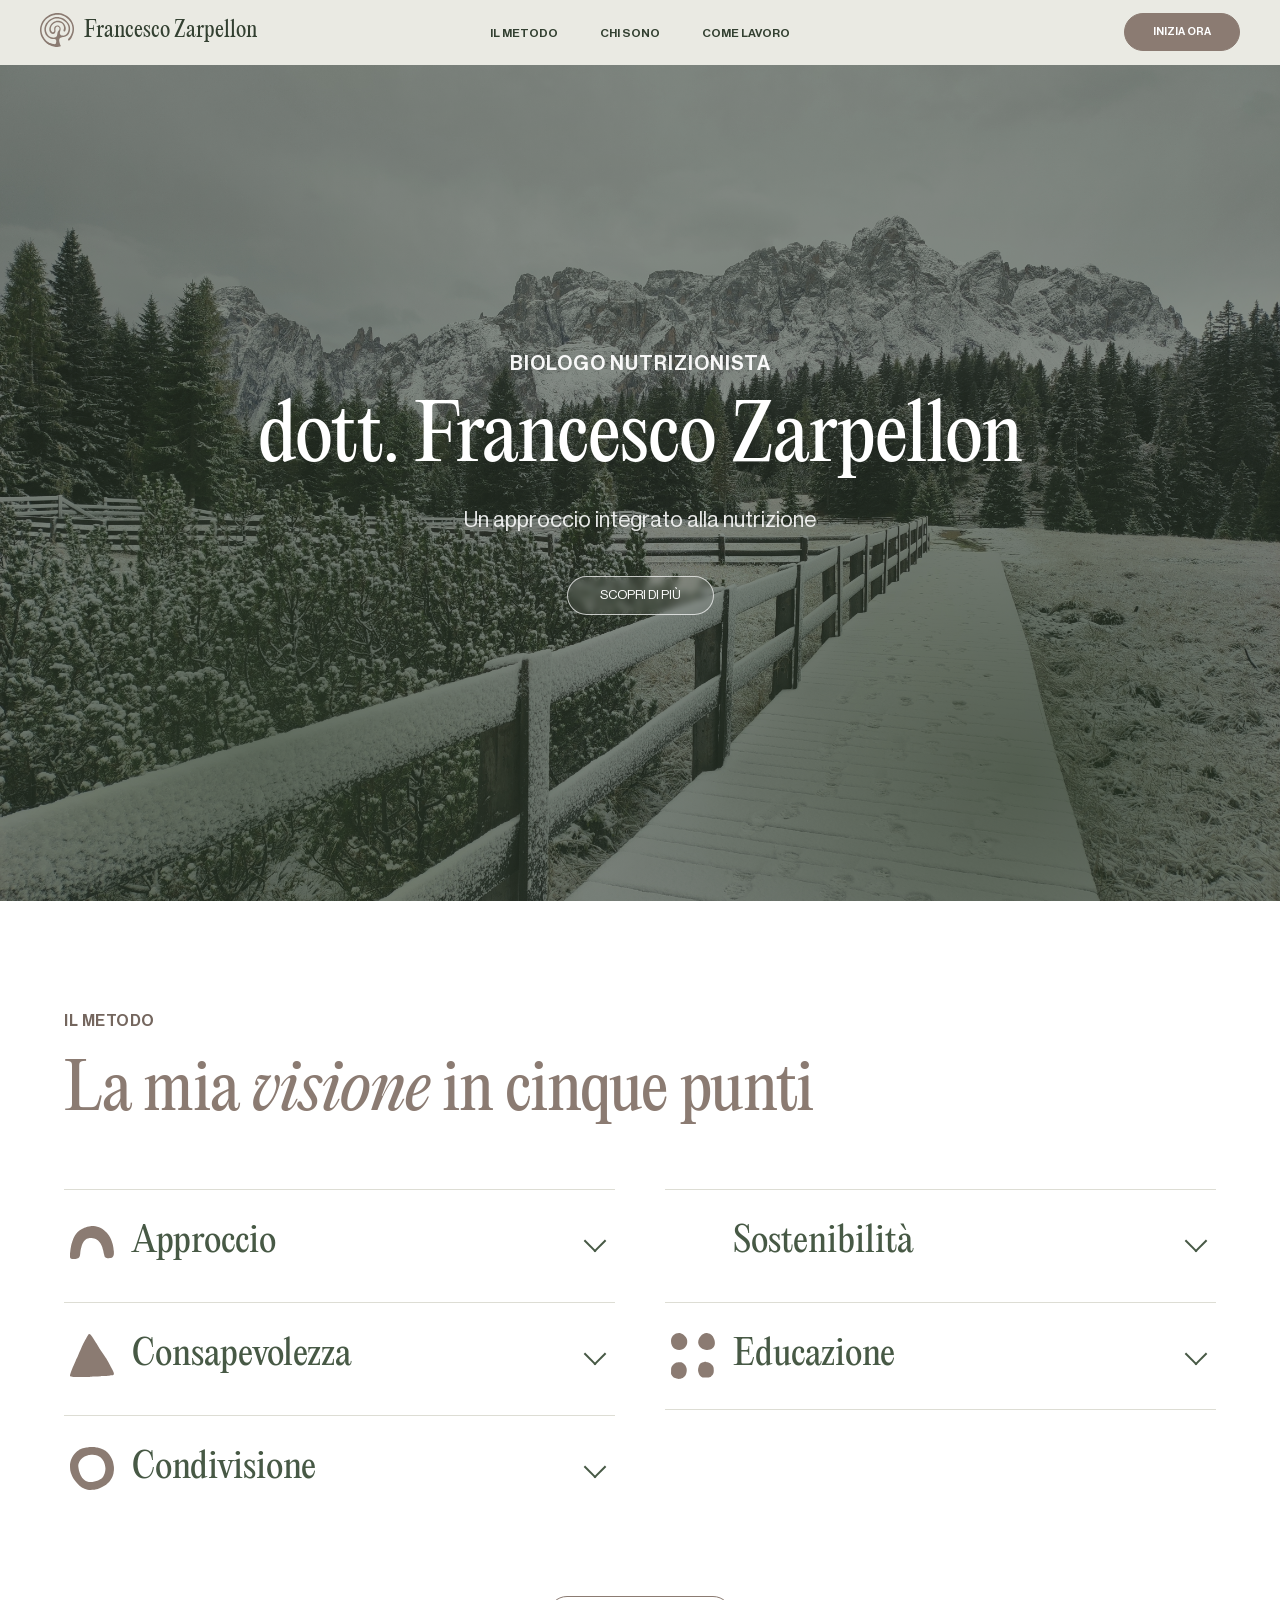
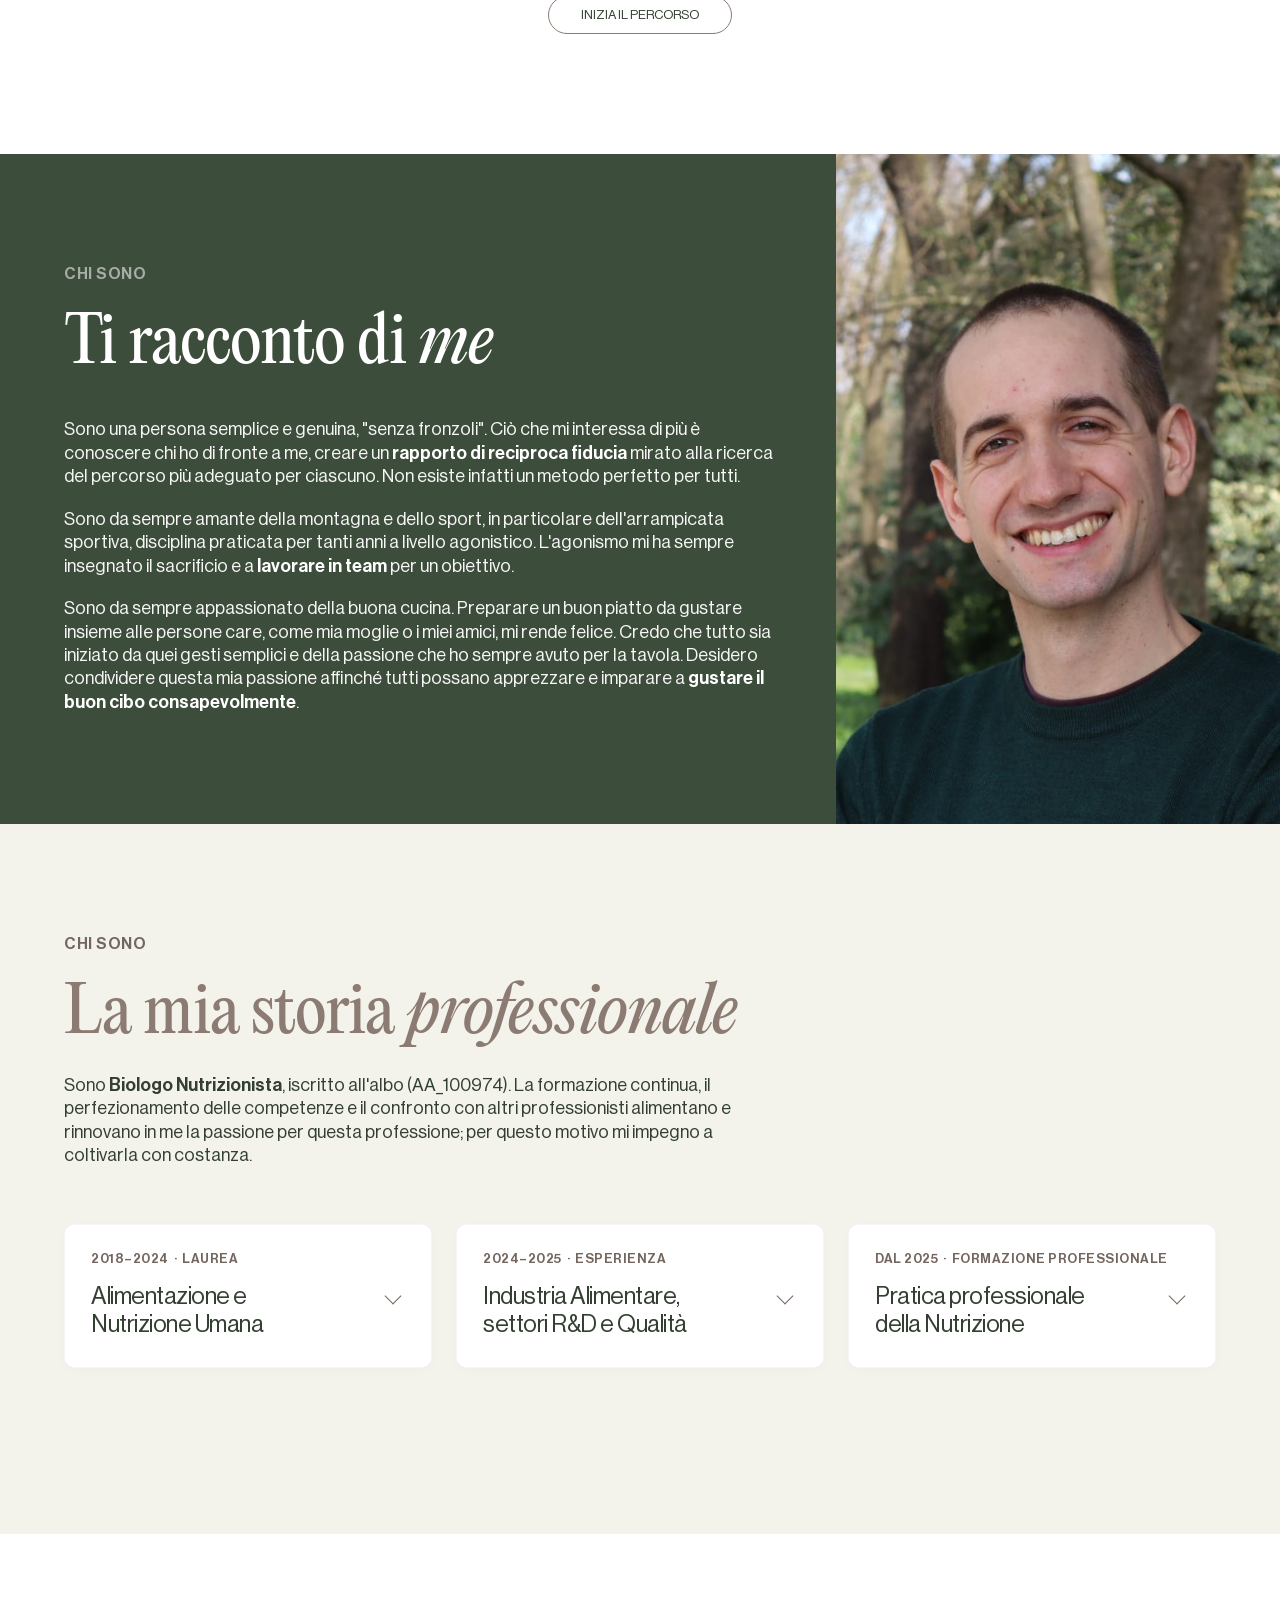
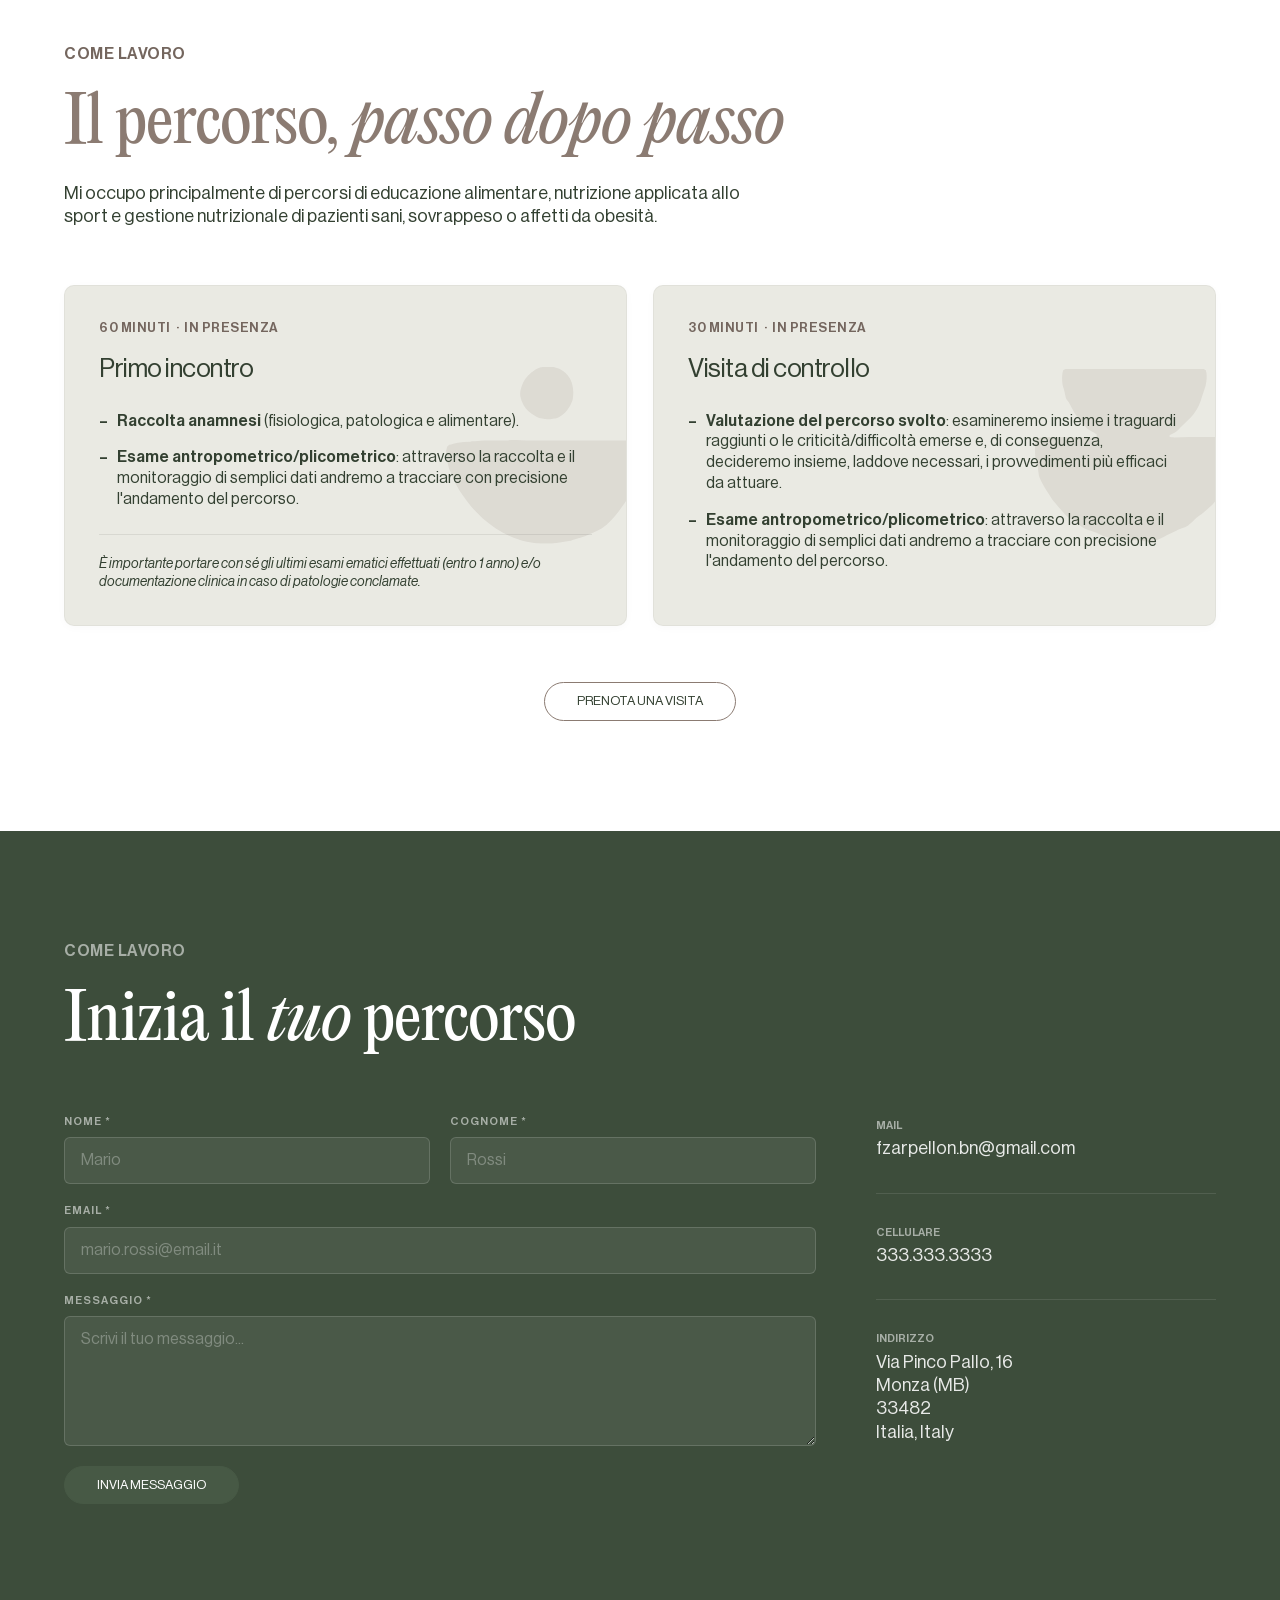
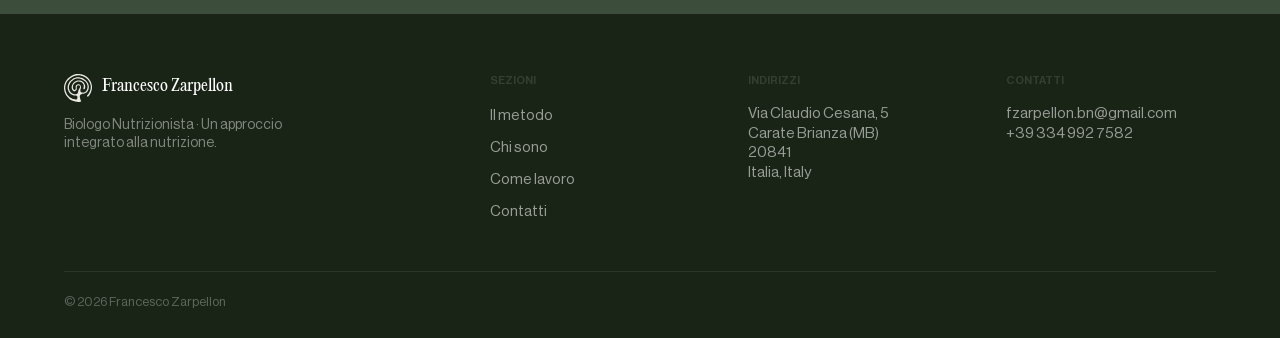
==== commit 89dc4ea0: "Add files via upload" ====
--- a/landing-page/index.html
+++ b/landing-page/index.html
@@ -43,7 +43,7 @@
   <section id="hero">
     <div class="hero-content">
       <span class="hero-label">Biologo Nutrizionista</span>
-      <h1 class="hero-title">Francesco Zarpellon</h1>
+      <h1 class="hero-title">dott. Francesco Zarpellon</h1>
       <p class="hero-subtitle">
         Un approccio integrato alla nutrizione
       </p>
